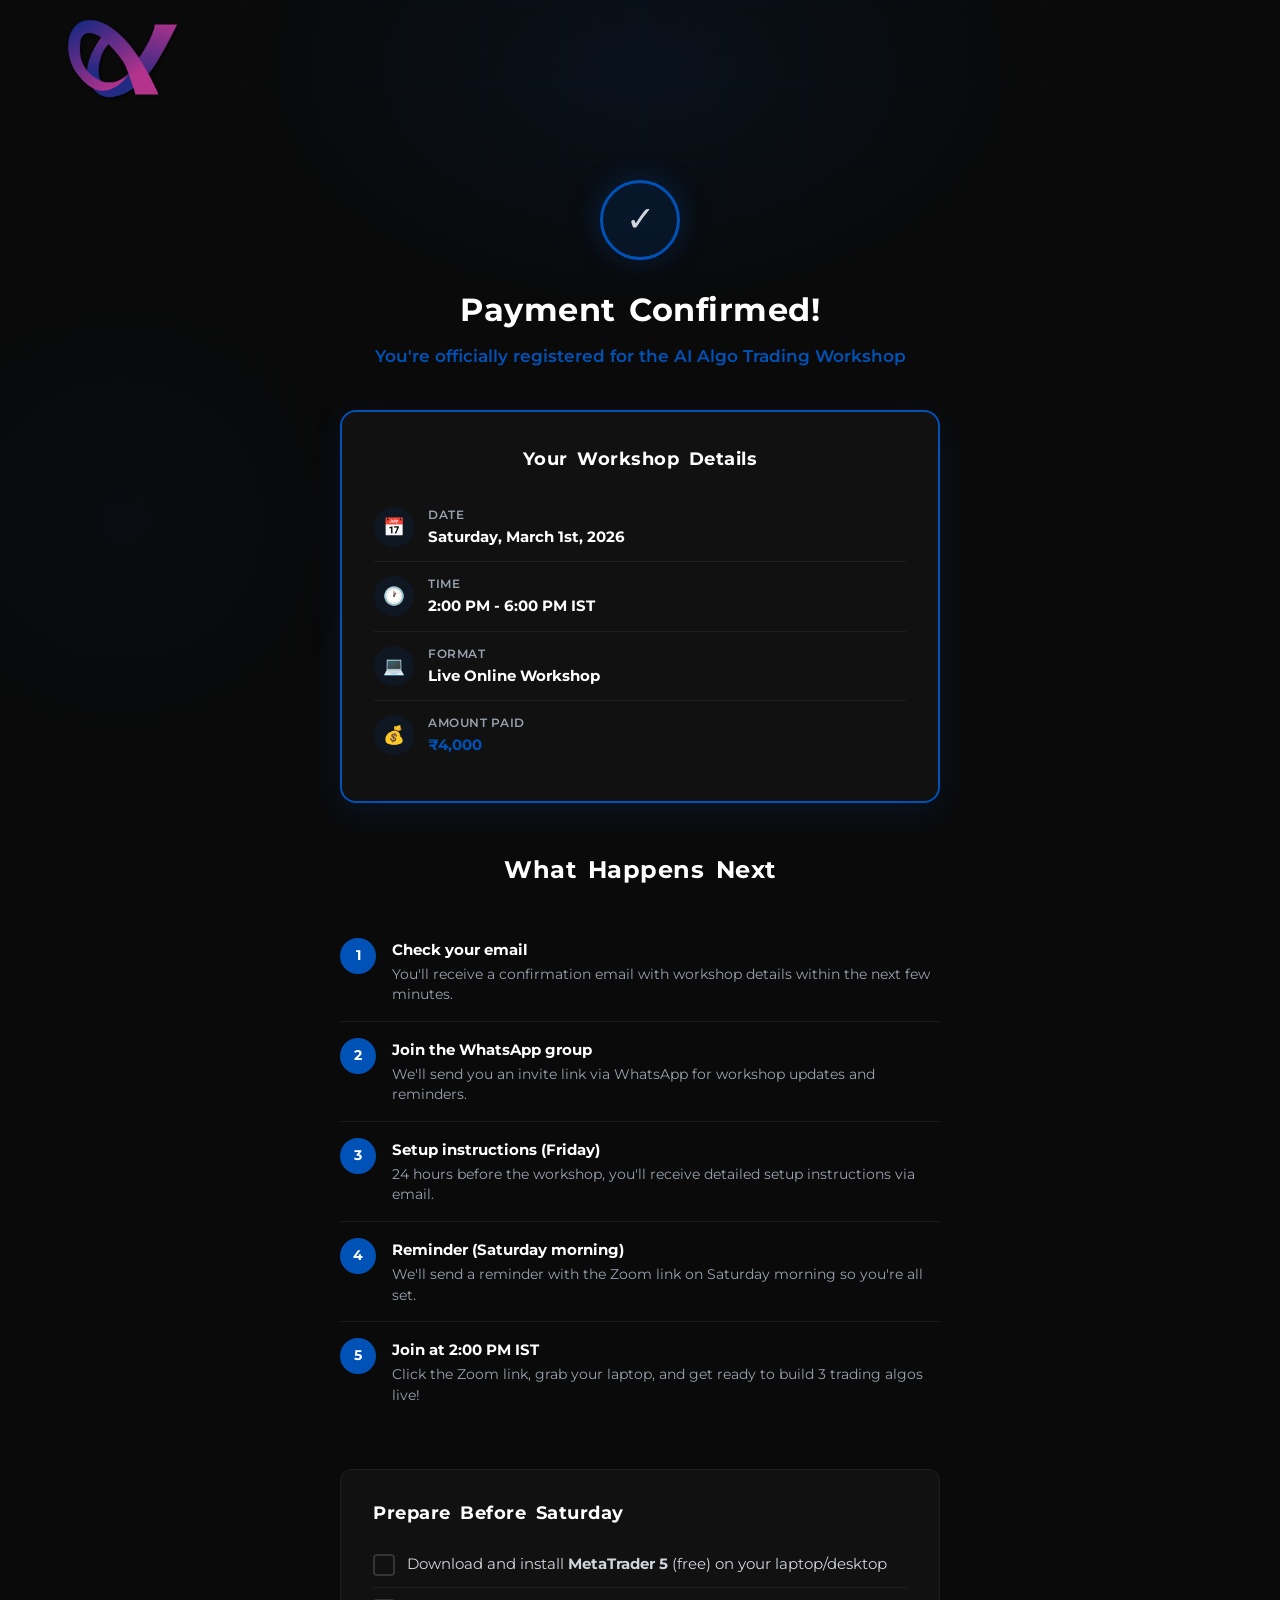
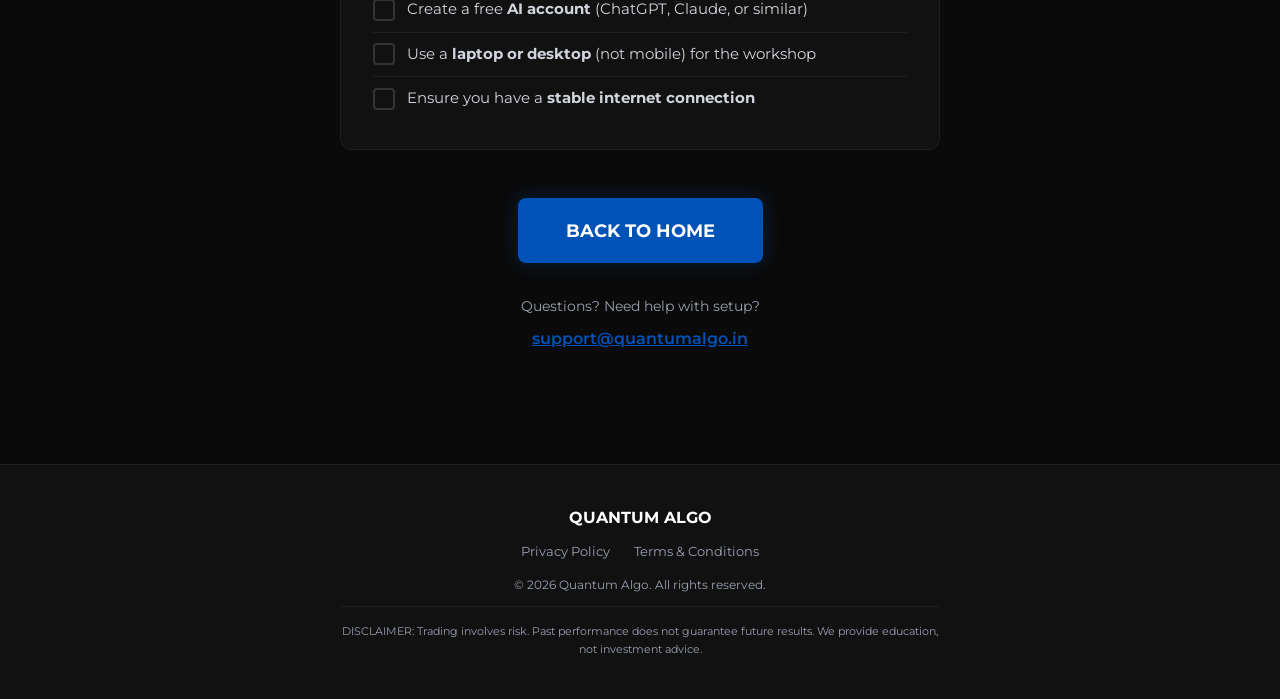
==== thankyou.html @ f8fc482a "Add workshop landing page with Razorpay payment integration" ====
<!DOCTYPE html>
<html lang="en">
<head>
  <meta charset="UTF-8">
  <meta name="viewport" content="width=device-width, initial-scale=1.0">
  <title>Payment Confirmed - AI Algo Trading Workshop | Quantum Algo</title>
  <meta name="description" content="Your workshop registration is confirmed. See you Saturday, March 1st at 2:00 PM IST.">
  <link rel="preconnect" href="https://fonts.googleapis.com">
  <link href="https://fonts.googleapis.com/css2?family=Montserrat:wght@400;500;600;700;800&display=swap" rel="stylesheet">
  <link href="https://api.fontshare.com/v2/css?f[]=clash-display@400,500,600,700&display=swap" rel="stylesheet">
  <link rel="stylesheet" href="workshop.css">
  <style>
    .ty-wrapper {
      min-height: 100vh;
      display: flex;
      flex-direction: column;
      position: relative;
      z-index: 1;
    }
    .ty-main {
      flex: 1;
      padding: 60px 0 80px;
    }
    .ty-success-icon {
      width: 80px;
      height: 80px;
      border-radius: 50%;
      background: rgba(0, 82, 183, 0.15);
      border: 3px solid var(--primary);
      display: flex;
      align-items: center;
      justify-content: center;
      font-size: 2.2rem;
      margin: 0 auto 24px;
      box-shadow: 0 0 30px rgba(0, 82, 183, 0.3);
    }
    .ty-heading {
      font-family: 'Clash Display', 'Montserrat', sans-serif;
      font-size: 2rem;
      font-weight: 700;
      color: #fff;
      text-align: center;
      margin-bottom: 8px;
    }
    .ty-subheading {
      font-size: 1.05rem;
      color: var(--primary);
      text-align: center;
      font-weight: 600;
      margin-bottom: 40px;
    }
    .ty-details-card {
      background: var(--bg-alt);
      border: 2px solid var(--primary);
      border-radius: 16px;
      max-width: 600px;
      margin: 0 auto 48px;
      padding: 32px;
      box-shadow: 0 10px 30px rgba(0, 82, 183, 0.15);
    }
    .ty-details-card h3 {
      font-family: 'Clash Display', 'Montserrat', sans-serif;
      font-size: 1.15rem;
      font-weight: 700;
      color: #fff;
      text-align: center;
      margin-bottom: 20px;
    }
    .ty-detail-row {
      display: flex;
      align-items: center;
      gap: 14px;
      padding: 12px 0;
      border-bottom: 1px solid var(--border);
    }
    .ty-detail-row:last-child {
      border-bottom: none;
    }
    .ty-detail-icon {
      width: 40px;
      height: 40px;
      border-radius: 50%;
      background: rgba(0, 82, 183, 0.1);
      display: flex;
      align-items: center;
      justify-content: center;
      font-size: 1.1rem;
      flex-shrink: 0;
    }
    .ty-detail-label {
      font-size: 0.78rem;
      color: var(--text-muted);
      text-transform: uppercase;
      letter-spacing: 0.05em;
      font-weight: 600;
    }
    .ty-detail-value {
      font-size: 0.95rem;
      font-weight: 700;
      color: #fff;
    }
    .ty-section-title {
      font-family: 'Clash Display', 'Montserrat', sans-serif;
      font-size: 1.5rem;
      font-weight: 700;
      color: #fff;
      text-align: center;
      margin-bottom: 32px;
    }
    .ty-steps {
      max-width: 600px;
      margin: 0 auto 48px;
    }
    .ty-step {
      display: flex;
      gap: 16px;
      align-items: flex-start;
      padding: 16px 0;
      position: relative;
    }
    .ty-step + .ty-step {
      border-top: 1px solid var(--border);
    }
    .ty-step-num {
      width: 36px;
      height: 36px;
      border-radius: 50%;
      background: var(--primary);
      color: #fff;
      display: flex;
      align-items: center;
      justify-content: center;
      font-weight: 700;
      font-size: 0.85rem;
      flex-shrink: 0;
    }
    .ty-step-title {
      font-size: 0.95rem;
      font-weight: 700;
      color: #fff;
      margin-bottom: 2px;
    }
    .ty-step-desc {
      font-size: 0.85rem;
      color: var(--text-muted);
      line-height: 1.5;
    }
    .ty-checklist {
      max-width: 600px;
      margin: 0 auto 48px;
      background: var(--bg-alt);
      border: 1px solid var(--border);
      border-radius: 12px;
      padding: 28px 32px;
    }
    .ty-checklist h3 {
      font-family: 'Clash Display', 'Montserrat', sans-serif;
      font-size: 1.15rem;
      font-weight: 700;
      color: #fff;
      margin-bottom: 16px;
    }
    .ty-check-item {
      display: flex;
      align-items: center;
      gap: 12px;
      padding: 10px 0;
      font-size: 0.92rem;
      color: var(--text-light);
    }
    .ty-check-item + .ty-check-item {
      border-top: 1px solid var(--border);
    }
    .ty-check-box {
      width: 22px;
      height: 22px;
      border-radius: 4px;
      border: 2px solid rgba(255,255,255,0.15);
      flex-shrink: 0;
    }
    .ty-support {
      text-align: center;
      margin-bottom: 32px;
    }
    .ty-support p {
      font-size: 0.9rem;
      color: var(--text-muted);
      margin-bottom: 8px;
    }
    .ty-support a {
      color: var(--primary);
      font-weight: 600;
      text-decoration: underline;
    }
    .ty-support a:hover {
      color: var(--primary-dim);
    }

    @media (max-width: 768px) {
      .ty-main { padding: 32px 0 48px; }
      .ty-heading { font-size: 1.5rem; }
      .ty-subheading { font-size: 0.92rem; margin-bottom: 28px; }
      .ty-details-card { padding: 24px 20px; margin-bottom: 36px; }
      .ty-section-title { font-size: 1.25rem; margin-bottom: 24px; }
      .ty-checklist { padding: 20px; }
      .ty-success-icon { width: 64px; height: 64px; font-size: 1.8rem; }
    }
  </style>
</head>
<body>

  <!-- Background Glow -->
  <div class="bg-glow"></div>

  <div class="ty-wrapper">

    <!-- Header -->
    <header class="header" style="padding:16px 0;">
      <div class="container header-inner">
        <a href="/" class="logo">
          <img src="QA logo.png" alt="Quantum Algo" class="logo-img">
        </a>
      </div>
    </header>

    <!-- Main Content -->
    <div class="ty-main">
      <div class="container">

        <!-- Success Icon & Greeting -->
        <div class="ty-success-icon">&#10003;</div>
        <h1 class="ty-heading" id="tyGreeting">Payment Confirmed!</h1>
        <p class="ty-subheading">You're officially registered for the AI Algo Trading Workshop</p>

        <!-- Workshop Details Card -->
        <div class="ty-details-card">
          <h3>Your Workshop Details</h3>
          <div class="ty-detail-row">
            <div class="ty-detail-icon">&#128197;</div>
            <div>
              <div class="ty-detail-label">Date</div>
              <div class="ty-detail-value">Saturday, March 1st, 2026</div>
            </div>
          </div>
          <div class="ty-detail-row">
            <div class="ty-detail-icon">&#128336;</div>
            <div>
              <div class="ty-detail-label">Time</div>
              <div class="ty-detail-value">2:00 PM - 6:00 PM IST</div>
            </div>
          </div>
          <div class="ty-detail-row">
            <div class="ty-detail-icon">&#128187;</div>
            <div>
              <div class="ty-detail-label">Format</div>
              <div class="ty-detail-value">Live Online Workshop</div>
            </div>
          </div>
          <div class="ty-detail-row">
            <div class="ty-detail-icon">&#128176;</div>
            <div>
              <div class="ty-detail-label">Amount Paid</div>
              <div class="ty-detail-value" style="color:var(--primary);">&#8377;4,000</div>
            </div>
          </div>
        </div>

        <!-- What Happens Next -->
        <h2 class="ty-section-title">What Happens Next</h2>
        <div class="ty-steps">
          <div class="ty-step">
            <div class="ty-step-num">1</div>
            <div>
              <div class="ty-step-title">Check your email</div>
              <div class="ty-step-desc">You'll receive a confirmation email with workshop details within the next few minutes.</div>
            </div>
          </div>
          <div class="ty-step">
            <div class="ty-step-num">2</div>
            <div>
              <div class="ty-step-title">Join the WhatsApp group</div>
              <div class="ty-step-desc">We'll send you an invite link via WhatsApp for workshop updates and reminders.</div>
            </div>
          </div>
          <div class="ty-step">
            <div class="ty-step-num">3</div>
            <div>
              <div class="ty-step-title">Setup instructions (Friday)</div>
              <div class="ty-step-desc">24 hours before the workshop, you'll receive detailed setup instructions via email.</div>
            </div>
          </div>
          <div class="ty-step">
            <div class="ty-step-num">4</div>
            <div>
              <div class="ty-step-title">Reminder (Saturday morning)</div>
              <div class="ty-step-desc">We'll send a reminder with the Zoom link on Saturday morning so you're all set.</div>
            </div>
          </div>
          <div class="ty-step">
            <div class="ty-step-num">5</div>
            <div>
              <div class="ty-step-title">Join at 2:00 PM IST</div>
              <div class="ty-step-desc">Click the Zoom link, grab your laptop, and get ready to build 3 trading algos live!</div>
            </div>
          </div>
        </div>

        <!-- Prepare Before Saturday -->
        <div class="ty-checklist">
          <h3>Prepare Before Saturday</h3>
          <div class="ty-check-item">
            <div class="ty-check-box"></div>
            <span>Download and install <strong>MetaTrader 5</strong> (free) on your laptop/desktop</span>
          </div>
          <div class="ty-check-item">
            <div class="ty-check-box"></div>
            <span>Create a free <strong>AI account</strong> (ChatGPT, Claude, or similar)</span>
          </div>
          <div class="ty-check-item">
            <div class="ty-check-box"></div>
            <span>Use a <strong>laptop or desktop</strong> (not mobile) for the workshop</span>
          </div>
          <div class="ty-check-item">
            <div class="ty-check-box"></div>
            <span>Ensure you have a <strong>stable internet connection</strong></span>
          </div>
        </div>

        <!-- Back to Home -->
        <div style="text-align:center; margin-bottom:32px;">
          <a href="/" class="cta-btn" style="display:inline-block; text-align:center;">BACK TO HOME</a>
        </div>

        <!-- Contact Support -->
        <div class="ty-support">
          <p>Questions? Need help with setup?</p>
          <a href="mailto:support@quantumalgo.in">support@quantumalgo.in</a>
        </div>

      </div>
    </div>

    <!-- Footer -->
    <footer class="footer">
      <div class="footer-brand">QUANTUM ALGO</div>
      <div class="footer-links">
        <a href="#" onclick="document.getElementById('privacyModal').style.display='flex';return false;">Privacy Policy</a>
        <a href="#" onclick="document.getElementById('termsModal').style.display='flex';return false;">Terms & Conditions</a>
      </div>
      <div class="footer-copy">&copy; 2026 Quantum Algo. All rights reserved.</div>
      <div class="footer-disclaimer">DISCLAIMER: Trading involves risk. Past performance does not guarantee future results. We provide education, not investment advice.</div>
    </footer>

  </div>

  <!-- Privacy Policy Modal -->
  <div id="privacyModal" style="display:none;position:fixed;top:0;left:0;width:100%;height:100%;background:rgba(0,0,0,0.85);z-index:9999;justify-content:center;align-items:center;padding:20px;">
    <div style="background:#111;border:1px solid #222;border-radius:12px;max-width:800px;width:100%;max-height:90vh;overflow-y:auto;padding:40px;position:relative;color:#d1d5dc;font-size:15px;line-height:1.8;">
      <button onclick="document.getElementById('privacyModal').style.display='none'" style="position:sticky;top:0;float:right;background:#222;border:1px solid #333;color:#fff;font-size:20px;cursor:pointer;border-radius:50%;width:36px;height:36px;display:flex;align-items:center;justify-content:center;z-index:1;">&times;</button>
      <h2 style="color:#fff;font-size:24px;margin-bottom:8px;">Privacy Policy</h2>
      <p style="color:#99a1af;font-size:13px;margin-bottom:32px;">Last updated: February 24, 2026</p>
      <p>For our full privacy policy, please visit the <a href="/workshop" style="color:#0052B7;">workshop page</a>.</p>
    </div>
  </div>

  <!-- Terms & Conditions Modal -->
  <div id="termsModal" style="display:none;position:fixed;top:0;left:0;width:100%;height:100%;background:rgba(0,0,0,0.85);z-index:9999;justify-content:center;align-items:center;padding:20px;">
    <div style="background:#111;border:1px solid #222;border-radius:12px;max-width:800px;width:100%;max-height:90vh;overflow-y:auto;padding:40px;position:relative;color:#d1d5dc;font-size:15px;line-height:1.8;">
      <button onclick="document.getElementById('termsModal').style.display='none'" style="position:sticky;top:0;float:right;background:#222;border:1px solid #333;color:#fff;font-size:20px;cursor:pointer;border-radius:50%;width:36px;height:36px;display:flex;align-items:center;justify-content:center;z-index:1;">&times;</button>
      <h2 style="color:#fff;font-size:24px;margin-bottom:8px;">Terms &amp; Conditions</h2>
      <p style="color:#99a1af;font-size:13px;margin-bottom:32px;">Last updated: February 24, 2026</p>
      <p>For our full terms & conditions, please visit the <a href="/workshop" style="color:#0052B7;">workshop page</a>.</p>
    </div>
  </div>

  <script>
    // Personalized greeting from URL param
    (function() {
      var params = new URLSearchParams(window.location.search);
      var name = params.get('name');
      if (name) {
        document.getElementById('tyGreeting').textContent = name + ', Payment Confirmed!';
      }
    })();

    // Close modals on backdrop click
    ['privacyModal', 'termsModal'].forEach(function(id) {
      document.getElementById(id).addEventListener('click', function(e) {
        if (e.target === this) this.style.display = 'none';
      });
    });
  </script>
</body>
</html>
---- workshop.css ----
/* Workshop Sales Page - ₹4,000 */
/* Theme: Dark + Blue (#0052B7) */

*, *::before, *::after { margin: 0; padding: 0; box-sizing: border-box; }

:root {
  --primary: #0052B7;
  --primary-dim: #3378D4;
  --primary-dark: #003D8A;
  --primary-light: rgba(0,82,183,0.1);
  --green: #0052B7;
  --green-dark: #003D8A;
  --green-light: rgba(0,82,183,0.1);
  --red: #ef4444;
  --dark: #0a0a0a;
  --text: #f3f4f6;
  --text-light: #d1d5dc;
  --text-muted: #99a1af;
  --bg: #0a0a0a;
  --bg-alt: #111111;
  --bg-card: #1a1a1a;
  --border: rgba(255,255,255,0.06);
  --shadow: 0 4px 6px rgba(0,0,0,0.3);
  --shadow-lg: 0 10px 30px rgba(0,82,183,0.2);
  --radius: 8px;
  --radius-lg: 12px;
  --max-w: 1200px;
}

html { scroll-behavior: smooth; }

body {
  font-family: 'Montserrat', -apple-system, sans-serif;
  color: var(--text-light);
  background: var(--bg);
  line-height: 1.6;
  overflow-x: hidden;
  -webkit-font-smoothing: antialiased;
}

/* Spotlight + Grid Background */
body::before {
  content: '';
  position: fixed;
  top: 0; left: 0; right: 0; bottom: 0;
  background-image:
    linear-gradient(rgba(0,82,183,0.06) 1px, transparent 1px),
    linear-gradient(90deg, rgba(0,82,183,0.06) 1px, transparent 1px);
  background-size: 80px 80px;
  pointer-events: none;
  z-index: 0;
  mask-image: radial-gradient(ellipse 60% 50% at 50% 0%, rgba(0,0,0,0.7) 0%, transparent 100%);
  -webkit-mask-image: radial-gradient(ellipse 60% 50% at 50% 0%, rgba(0,0,0,0.7) 0%, transparent 100%);
}

body::after {
  content: '';
  position: fixed;
  top: -100px; left: 50%; transform: translateX(-50%);
  width: 100%; height: 100%;
  background:
    conic-gradient(from 180deg at 50% 0%,
      transparent 30%,
      rgba(0,82,183,0.06) 40%,
      rgba(0,82,183,0.12) 47%,
      rgba(51,120,212,0.15) 50%,
      rgba(0,82,183,0.12) 53%,
      rgba(0,82,183,0.06) 60%,
      transparent 70%
    );
  pointer-events: none;
  z-index: 0;
  mask-image: linear-gradient(to bottom, rgba(0,0,0,1) 0%, transparent 70%);
  -webkit-mask-image: linear-gradient(to bottom, rgba(0,0,0,1) 0%, transparent 70%);
}

.bg-glow {
  position: fixed;
  top: 0; left: 0; right: 0; bottom: 0;
  pointer-events: none;
  z-index: 0;
  overflow: hidden;
}

.bg-glow::before {
  content: '';
  position: absolute;
  top: -20%; left: 50%; transform: translateX(-50%);
  width: 800px; height: 500px;
  background: radial-gradient(ellipse, rgba(0,82,183,0.1) 0%, transparent 70%);
  border-radius: 50%;
}

.bg-glow::after {
  content: '';
  position: absolute;
  top: 30%; left: -10%;
  width: 500px; height: 500px;
  background: radial-gradient(circle, rgba(0,82,183,0.04) 0%, transparent 70%);
  border-radius: 50%;
}

img { max-width: 100%; display: block; }
a { text-decoration: none; color: inherit; }
ul { list-style: none; }

h1, h2, h3, h4, h5, h6 {
  font-family: 'Clash Display', 'Montserrat', sans-serif;
  word-spacing: 4px;
  letter-spacing: 0.5px;
}

.container { max-width: var(--max-w); margin: 0 auto; padding: 0 24px; position: relative; z-index: 1; }

/* Header */
.header {
  background: transparent; padding: 16px 0;
}
.header-inner { display: flex; justify-content: flex-start; align-items: center; }
.logo { display: flex; align-items: center; gap: 10px; }
.logo-img { width: 120px; height: auto; border-radius: 12px; }
.logo-text { font-family: 'Clash Display', 'Montserrat', sans-serif; font-size: 1.2rem; font-weight: 700; color: #fff; }

/* Announcement Bar */
.announcement {
  position: sticky; top: 0; z-index: 1000;
  background: var(--primary); color: #fff;
  text-align: center; padding: 12px 24px;
  font-size: 0.9rem; font-weight: 600;
  margin: 0;
  animation: pulseBg 3s infinite;
}
.announcement .spots { background: rgba(255,255,255,0.2); padding: 2px 10px; border-radius: 20px; margin-left: 8px; font-weight: 700; }
@keyframes pulseBg { 0%,100% { background: var(--primary); } 50% { background: var(--primary-dark); } }

/* Hero */
.hero {
  padding: 60px 0 60px;
  background:
    linear-gradient(180deg, rgba(10, 10, 10, 0.6) 0%, rgba(10, 10, 10, 0.75) 40%, rgba(10, 10, 10, 0.9) 80%, rgba(10, 10, 10, 1) 100%),
    url('image.png') center top / cover no-repeat;
  text-align: center;
  position: relative;
  z-index: 1;
}
.hero-badge {
  display: inline-block; background: var(--primary); color: #fff;
  font-size: 0.8rem; font-weight: 700; letter-spacing: 0.1em; text-transform: uppercase;
  padding: 8px 20px; border-radius: 30px; margin-bottom: 24px;
  box-shadow: 0 0 20px rgba(0,82,183,0.3);
  font-family: 'Clash Display', 'Montserrat', sans-serif;
}
.hero h1 { font-size: 3rem; font-weight: 700; line-height: 1.1; max-width: 800px; margin: 0 auto 16px; color: #fff; }
.hero h1 span {
  color: var(--primary);
  text-shadow: 0 0 20px rgba(0,82,183,0.5), 0 0 40px rgba(0,82,183,0.25);
}
.hero-sub { font-size: 1.1rem; color: var(--text-muted); max-width: 700px; margin: 0 auto 32px; line-height: 1.7; }

.workshop-details { display: flex; justify-content: center; gap: 20px; flex-wrap: wrap; margin-bottom: 32px; }
.wd-item {
  display: flex; align-items: center; gap: 10px;
  background: var(--bg-alt); border: 1px solid var(--border);
  padding: 12px 20px; border-radius: var(--radius);
  box-shadow: var(--shadow);
}
.wd-icon {
  width: 40px; height: 40px; background: var(--primary-light); color: var(--primary);
  border-radius: 50%; display: flex; align-items: center; justify-content: center; font-size: 1.1rem;
}
.wd-label { font-size: 0.75rem; color: var(--text-muted); text-transform: uppercase; letter-spacing: 0.05em; font-weight: 600; }
.wd-value { font-size: 0.95rem; font-weight: 700; color: #fff; }

/* Video Placeholder */
.video-placeholder {
  max-width: 800px; margin: 0 auto 40px;
  background: var(--bg-card); border: 1px solid var(--border);
  border-radius: var(--radius-lg); padding: 120px 20px;
  text-align: center; color: #fff; position: relative; cursor: pointer;
  aspect-ratio: 16 / 9; display: flex; flex-direction: column;
  align-items: center; justify-content: center;
}
.video-placeholder .play-btn {
  width: 80px; height: 80px; border-radius: 50%;
  background: var(--primary); display: flex;
  align-items: center; justify-content: center;
  margin: 0 auto 16px; font-size: 2rem;
  box-shadow: 0 0 30px rgba(0,82,183,0.5);
  transition: transform 0.3s, box-shadow 0.3s;
}
.video-placeholder:hover .play-btn {
  transform: scale(1.1);
  box-shadow: 0 0 40px rgba(0,82,183,0.7);
}
.video-placeholder p { font-size: 1rem; color: var(--text-muted); }

.price-box {
  display: inline-block; background: var(--bg-alt); border: 2px solid var(--primary);
  border-radius: var(--radius-lg); padding: 24px 48px; margin-bottom: 24px;
  box-shadow: var(--shadow-lg); text-align: center;
}
.price-original { font-size: 1.1rem; color: var(--text-muted); text-decoration: line-through; }
.price-current { font-size: 3rem; font-weight: 800; color: var(--primary); text-shadow: 0 0 20px rgba(0,82,183,0.4); }
.price-discount { display: inline-block; background: var(--primary); color: #fff; font-size: 0.8rem; font-weight: 700; padding: 4px 12px; border-radius: 20px; margin-left: 8px; vertical-align: super; }

.cta-btn {
  display: inline-block; background: var(--primary); color: #fff;
  font-size: 1.15rem; font-weight: 700; padding: 18px 48px;
  border-radius: var(--radius); border: none; cursor: pointer;
  transition: all 0.3s; box-shadow: 0 0 20px rgba(0,82,183,0.3);
  text-transform: uppercase;
  font-family: 'Clash Display', 'Montserrat', sans-serif;
}
.cta-btn:hover { background: var(--primary-dim); transform: translateY(-2px); box-shadow: 0 0 30px rgba(0,82,183,0.5); }

.trust-items { display: flex; justify-content: center; gap: 32px; margin-top: 24px; flex-wrap: wrap; }
.trust-item { font-size: 0.88rem; color: var(--text-muted); }
.trust-item strong { color: #fff; }
.urgency-text { margin-top: 16px; font-size: 0.95rem; color: var(--primary); font-weight: 700; text-shadow: 0 0 15px rgba(0,82,183,0.4); }

/* Sections */
.section { padding: 80px 0; position: relative; z-index: 1; }
.section-alt { background: var(--bg-alt); }
.section-dark { background: var(--bg-card); color: #fff; }
.section-title { text-align: center; font-size: 2.2rem; font-weight: 700; margin-bottom: 12px; color: #fff; }
.section-dark .section-title { color: #fff; }
.section-sub { text-align: center; font-size: 1rem; color: var(--text-muted); max-width: 600px; margin: 0 auto 48px; }
.section-dark .section-sub { color: var(--text-muted); }

/* EA Cards */
.ea-cards { display: grid; grid-template-columns: repeat(auto-fit, minmax(320px, 1fr)); gap: 28px; margin-bottom: 28px; }
.ea-card {
  background: var(--bg-alt); border: 1px solid var(--border);
  border-radius: var(--radius-lg); padding: 32px;
  box-shadow: var(--shadow); transition: all 0.3s;
}
.ea-card:hover { transform: translateY(-4px); border-color: rgba(0,82,183,0.25); box-shadow: 0 0 30px rgba(0,82,183,0.08); }
.ea-num { display: inline-block; background: var(--primary); color: #fff; font-size: 0.75rem; font-weight: 700; padding: 4px 14px; border-radius: 20px; margin-bottom: 16px; }
.ea-card h3 { font-size: 1.25rem; font-weight: 700; margin-bottom: 8px; color: #fff; }
.ea-meta { display: flex; gap: 12px; margin-bottom: 12px; flex-wrap: wrap; }
.ea-meta span { font-size: 0.78rem; font-weight: 600; padding: 4px 12px; border-radius: 20px; background: var(--bg-card); color: var(--text-muted); }
.ea-meta .beginner { background: rgba(0,82,183,0.1); color: var(--primary-dim); }
.ea-meta .intermediate { background: rgba(251,191,36,0.1); color: #FBBF24; }
.ea-meta .all-levels { background: rgba(0,82,183,0.1); color: var(--primary-dim); }
.ea-card p { color: var(--text-muted); font-size: 0.92rem; margin-bottom: 12px; }
.ea-card ul li { font-size: 0.88rem; color: var(--text-muted); padding: 4px 0 4px 22px; position: relative; }
.ea-card ul li::before { content: "✓"; position: absolute; left: 0; color: var(--primary); font-weight: 700; }
.build-summary {
  text-align: center; background: rgba(0,82,183,0.08);
  border: 2px solid var(--primary); border-radius: var(--radius-lg);
  padding: 20px; font-weight: 600; color: var(--primary-dim);
}

/* Timeline */
.timeline { max-width: 700px; margin: 0 auto; position: relative; }
.timeline::before { content: ''; position: absolute; left: 24px; top: 0; bottom: 0; width: 3px; background: rgba(255,255,255,0.06); }
.tl-item { display: flex; gap: 24px; padding: 20px 0; position: relative; }
.tl-dot {
  width: 50px; height: 50px; border-radius: 50%;
  background: var(--bg-alt); border: 3px solid var(--border);
  display: flex; align-items: center; justify-content: center;
  font-size: 1.1rem; flex-shrink: 0; z-index: 1;
}
.tl-item.hands-on .tl-dot { border-color: var(--primary); background: rgba(0,82,183,0.1); }
.tl-item.break .tl-dot { border-color: var(--primary-dim); background: rgba(0,82,183,0.1); }
.tl-content { flex: 1; padding-top: 4px; }
.tl-time { font-size: 0.8rem; font-weight: 700; color: var(--primary); text-transform: uppercase; letter-spacing: 0.05em; margin-bottom: 4px; }
.tl-content h4 { font-size: 1.05rem; font-weight: 700; margin-bottom: 4px; color: #fff; }
.tl-content p { font-size: 0.88rem; color: var(--text-muted); }
.tl-tag { display: inline-block; font-size: 0.7rem; font-weight: 700; padding: 2px 10px; border-radius: 20px; margin-left: 8px; }
.tl-tag.live { background: rgba(0,82,183,0.15); color: var(--primary); }
.tl-tag.brk { background: rgba(0,82,183,0.1); color: var(--primary-dim); }

/* Bonuses */
.bonuses-grid { display: grid; grid-template-columns: repeat(auto-fit, minmax(300px, 1fr)); gap: 20px; margin-bottom: 32px; }
.bonus-card {
  display: flex; gap: 16px; background: var(--bg-alt);
  border: 1px solid var(--border); border-radius: var(--radius);
  padding: 20px; transition: all 0.3s;
}
.bonus-card:hover { transform: translateY(-2px); border-color: rgba(0,82,183,0.25); }
.bonus-icon {
  width: 48px; height: 48px; background: rgba(0,82,183,0.1); color: var(--primary);
  border-radius: var(--radius); display: flex; align-items: center;
  justify-content: center; font-size: 1.3rem; flex-shrink: 0;
}
.bonus-info h4 { font-size: 0.95rem; font-weight: 700; margin-bottom: 2px; color: #fff; }
.bonus-val { font-size: 0.8rem; color: var(--text-muted); text-decoration: line-through; }
.bonus-info p { font-size: 0.85rem; color: var(--text-muted); margin-top: 4px; }

.total-value-box {
  text-align: center; background: var(--bg-alt);
  border: 1px solid var(--border); border-radius: var(--radius-lg); padding: 32px;
}
.tv-original { font-size: 1.1rem; color: var(--text-muted); text-decoration: line-through; }
.tv-price { font-size: 3rem; font-weight: 800; color: var(--primary); margin: 8px 0; text-shadow: 0 0 20px rgba(0,82,183,0.4); }
.tv-discount { display: inline-block; background: var(--primary); color: #fff; padding: 4px 16px; border-radius: 20px; font-weight: 700; font-size: 0.85rem; }

/* Who Grid */
.who-grid { display: grid; grid-template-columns: 1fr 1fr; gap: 40px; max-width: 800px; margin: 0 auto; }
.who-col h3 { font-size: 1.15rem; font-weight: 700; margin-bottom: 16px; padding-bottom: 12px; border-bottom: 2px solid; }
.who-col.perfect h3 { color: var(--primary); border-color: var(--primary); }
.who-col.not-for h3 { color: #ef4444; border-color: #ef4444; }
.who-col li { padding: 8px 0 8px 28px; position: relative; font-size: 0.92rem; color: var(--text-muted); }
.who-col.perfect li::before { content: "✅"; position: absolute; left: 0; }
.who-col.not-for li::before { content: "❌"; position: absolute; left: 0; }

/* Instructor */
.instructor-card {
  display: flex; gap: 48px; align-items: center; max-width: 900px;
  margin: 0 auto; background: var(--bg-alt); border: 1px solid var(--border);
  border-radius: 16px; padding: 48px; box-shadow: var(--shadow-lg);
}
.instructor-avatar {
  width: 180px; height: 180px; border-radius: 50%;
  background: var(--primary);
  display: flex; align-items: center; justify-content: center;
  font-size: 3.5rem; color: #fff; flex-shrink: 0; font-weight: 800;
  box-shadow: 0 0 30px rgba(0,82,183,0.3);
}
.instructor-info h3 { font-size: 1.5rem; font-weight: 700; margin-bottom: 4px; color: #fff; }
.instructor-title { font-size: 0.9rem; color: var(--primary); font-weight: 600; margin-bottom: 16px; }
.instructor-info p { font-size: 0.92rem; color: var(--text-muted); line-height: 1.7; margin-bottom: 16px; }
.instructor-stats { display: flex; gap: 28px; }
.stat-num { font-size: 1.4rem; font-weight: 800; color: var(--primary); }
.stat-label { font-size: 0.75rem; color: var(--text-muted); text-transform: uppercase; letter-spacing: 0.05em; }

/* Testimonials */
.test-grid { display: grid; grid-template-columns: repeat(auto-fit, minmax(260px, 1fr)); gap: 24px; margin-bottom: 32px; }
.test-card {
  background: var(--bg-alt); border: 1px solid var(--border);
  border-radius: var(--radius-lg); padding: 24px;
  transition: all 0.3s;
}
.test-card:hover { border-color: rgba(0,82,183,0.25); box-shadow: 0 0 30px rgba(0,82,183,0.08); }
.test-stars { color: #FBBF24; margin-bottom: 8px; }
.test-headline { font-weight: 700; font-size: 0.95rem; margin-bottom: 8px; color: #fff; }
.test-card blockquote { font-size: 0.88rem; color: var(--text-muted); font-style: italic; line-height: 1.6; margin-bottom: 12px; }
.test-author { display: flex; align-items: center; gap: 10px; }
.test-avatar {
  width: 36px; height: 36px; border-radius: 50%;
  background: rgba(0,82,183,0.15); color: var(--primary);
  display: flex; align-items: center; justify-content: center; font-weight: 700; font-size: 0.8rem;
}
.test-name { font-weight: 700; font-size: 0.85rem; color: #fff; }
.test-loc { font-size: 0.75rem; color: var(--text-muted); }
.test-verified { font-size: 0.7rem; color: var(--primary); font-weight: 600; }

.test-highlights {
  display: flex; justify-content: center; gap: 40px; flex-wrap: wrap;
  background: var(--bg-card); border: 1px solid var(--border);
  border-radius: var(--radius-lg); padding: 20px;
}
.th-num { font-size: 1.3rem; font-weight: 800; color: var(--primary); }
.th-label { font-size: 0.78rem; color: var(--text-muted); }

/* FAQ */
.faq-list { max-width: 700px; margin: 0 auto; }
.faq-item { border: 1px solid var(--border); border-radius: var(--radius); margin-bottom: 10px; overflow: hidden; background: var(--bg-alt); }
.faq-q { width: 100%; background: none; border: none; padding: 18px 20px; display: flex; justify-content: space-between; align-items: center; cursor: pointer; font-family: inherit; font-size: 0.95rem; font-weight: 600; color: var(--text); text-align: left; }
.faq-q:hover { background: var(--bg-card); }
.faq-q .icon { font-size: 1.2rem; color: var(--primary); transition: transform 0.3s; flex-shrink: 0; margin-left: 16px; }
.faq-item.active .faq-q .icon { transform: rotate(45deg); }
.faq-a { max-height: 0; overflow: hidden; transition: max-height 0.3s ease; }
.faq-item.active .faq-a { max-height: 400px; }
.faq-a p { padding: 0 20px 18px; font-size: 0.9rem; color: var(--text-muted); line-height: 1.7; }

/* Pricing */
.pricing-card {
  max-width: 600px; margin: 0 auto; background: var(--bg-alt);
  border: 2px solid var(--primary); border-radius: 16px; overflow: hidden;
  box-shadow: var(--shadow-lg);
}
.pricing-header {
  background: var(--primary); color: #fff; text-align: center;
  padding: 20px; font-size: 1.2rem; font-weight: 700;
  font-family: 'Clash Display', 'Montserrat', sans-serif;
}
.pricing-body { padding: 36px 32px; text-align: center; }
.pricing-includes { text-align: left; margin-bottom: 24px; }
.pricing-includes li { display: flex; justify-content: space-between; padding: 10px 0; border-bottom: 1px solid var(--border); font-size: 0.88rem; color: var(--text-light); }
.pricing-includes li span:last-child { color: var(--text-muted); text-decoration: line-through; font-size: 0.82rem; }
.pricing-total { display: flex; justify-content: space-between; padding: 14px 0; font-weight: 700; border-top: 2px solid var(--border); margin-bottom: 8px; color: #fff; }
.pricing-total span:last-child { color: var(--text-muted); text-decoration: line-through; }
.pf-label { font-size: 0.85rem; color: var(--text-muted); text-transform: uppercase; letter-spacing: 0.05em; font-weight: 600; }
.pf-price { font-size: 3.5rem; font-weight: 800; color: var(--primary); text-shadow: 0 0 20px rgba(0,82,183,0.4); }
.pf-discount { display: inline-block; background: rgba(0,82,183,0.15); color: var(--primary); padding: 4px 14px; border-radius: 20px; font-weight: 700; font-size: 0.85rem; }
.pricing-body .cta-btn { width: 100%; padding: 20px; font-size: 1.2rem; margin: 20px 0; }

.guarantee-box {
  background: var(--bg-card); border: 1px solid var(--border);
  border-radius: var(--radius); padding: 20px; text-align: left; margin-bottom: 20px;
}
.guarantee-box h4 { font-size: 0.95rem; font-weight: 700; margin-bottom: 8px; color: #fff; }
.guarantee-box p { font-size: 0.85rem; color: var(--text-muted); line-height: 1.6; }

.payment-badges { display: flex; justify-content: center; gap: 16px; flex-wrap: wrap; margin-bottom: 24px; font-size: 0.8rem; color: var(--text-muted); }

.steps-grid { display: grid; grid-template-columns: 1fr 1fr; gap: 12px; max-width: 500px; margin: 24px auto 0; text-align: left; }
.step { display: flex; gap: 10px; align-items: flex-start; }
.step-num { width: 28px; height: 28px; border-radius: 50%; background: var(--primary); color: #fff; display: flex; align-items: center; justify-content: center; font-weight: 700; font-size: 0.8rem; flex-shrink: 0; }
.step-text { font-size: 0.82rem; color: var(--text-muted); padding-top: 3px; }

/* Final CTA */
.final-cta {
  padding: 80px 0; background: var(--bg-alt); color: #fff;
  text-align: center; position: relative; z-index: 1;
  border-top: 1px solid rgba(0,82,183,0.15);
}
.final-cta h2 { font-size: 2.2rem; font-weight: 700; margin-bottom: 40px; }
.comparison { display: grid; grid-template-columns: 1fr 1fr; gap: 24px; max-width: 700px; margin: 0 auto 48px; }
.comp-col { border-radius: var(--radius-lg); padding: 28px; }
.comp-col.hard { background: rgba(255,255,255,0.03); border: 1px solid var(--border); }
.comp-col.easy { background: rgba(0,82,183,0.08); border: 2px solid var(--primary); }
.comp-col h4 { font-size: 1.05rem; font-weight: 700; margin-bottom: 16px; padding-bottom: 12px; border-bottom: 1px solid var(--border); }
.comp-col.hard h4 { color: var(--text-muted); }
.comp-col.easy h4 { color: var(--primary); }
.comp-col li { font-size: 0.88rem; padding: 6px 0 6px 24px; position: relative; color: var(--text-muted); }
.comp-col.hard li::before { content: "✗"; position: absolute; left: 0; color: var(--text-muted); }
.comp-col.easy li::before { content: "✓"; position: absolute; left: 0; color: var(--primary); }

.final-stats { display: flex; justify-content: center; gap: 40px; margin-bottom: 40px; flex-wrap: wrap; }
.fs-item { text-align: center; }
.fs-num { font-size: 1.3rem; font-weight: 800; color: var(--primary); }
.fs-label { font-size: 0.78rem; color: var(--text-muted); }

.final-closing { margin-top: 40px; font-size: 1.05rem; color: var(--text-muted); }
.final-ps { margin-top: 16px; font-size: 0.88rem; color: var(--text-muted); font-style: italic; }

/* Footer */
.footer {
  background: var(--bg-alt); color: var(--text-muted); text-align: center;
  padding: 40px 24px; border-top: 1px solid var(--border);
  position: relative; z-index: 1;
}
.footer-brand { font-weight: 700; color: #fff; font-size: 1rem; margin-bottom: 12px; }
.footer a { color: var(--text-muted); font-size: 0.8rem; }
.footer a:hover { color: var(--primary); }
.footer-links { display: flex; justify-content: center; gap: 24px; margin-bottom: 12px; }
.footer-copy { font-size: 0.75rem; margin-bottom: 12px; }
.footer-disclaimer { font-size: 0.7rem; color: var(--text-muted); max-width: 600px; margin: 0 auto; border-top: 1px solid var(--border); padding-top: 16px; }

/* Sticky Bar */
.sticky-bar {
  position: fixed; bottom: 0; left: 0; right: 0;
  background: var(--bg-alt); border-top: 1px solid rgba(0,82,183,0.2);
  padding: 12px 24px; display: flex; justify-content: center;
  align-items: center; gap: 20px; z-index: 999;
  transform: translateY(100%); transition: transform 0.4s;
  box-shadow: 0 -4px 20px rgba(0,0,0,0.3);
  backdrop-filter: blur(12px);
}
.sticky-bar.visible { transform: translateY(0); }
.sticky-price { font-size: 0.9rem; color: var(--text-muted); }
.sticky-price strong { font-size: 1.2rem; color: var(--primary); font-weight: 800; }
.sticky-bar .cta-btn { padding: 12px 32px; font-size: 0.95rem; }

/* Toast */
.toast {
  position: fixed; bottom: 80px; left: 24px;
  background: var(--bg-alt); border: 1px solid var(--border);
  border-radius: var(--radius); padding: 14px 20px;
  box-shadow: 0 10px 30px rgba(0,0,0,0.4); display: flex;
  align-items: center; gap: 10px; z-index: 998;
  transform: translateX(-120%); transition: transform 0.5s;
  max-width: 300px; font-size: 0.82rem; color: var(--text-light);
}
.toast.show { transform: translateX(0); }

/* Countdown */
.countdown { display: flex; justify-content: center; gap: 14px; margin: 16px 0; }
.cd-unit { text-align: center; }
.cd-num {
  display: inline-block; background: var(--bg-card); color: #fff;
  font-size: 1.4rem; font-weight: 800; padding: 8px 14px;
  border-radius: var(--radius); min-width: 52px;
  border: 1px solid var(--border);
}
.cd-label { font-size: 0.65rem; text-transform: uppercase; color: var(--text-muted); letter-spacing: 0.1em; margin-top: 4px; }

/* Fade In */
.fade-in { opacity: 0; transform: translateY(30px); transition: opacity 0.6s, transform 0.6s; }
.fade-in.visible { opacity: 1; transform: translateY(0); }

/* Registration Modal */
.reg-modal {
  background: var(--bg-alt);
  border: 1px solid var(--border);
  border-radius: 16px;
  max-width: 520px;
  width: 100%;
  max-height: 90vh;
  overflow-y: auto;
  padding: 36px 32px;
  position: relative;
  box-shadow: 0 20px 60px rgba(0,0,0,0.5), 0 0 40px rgba(0,82,183,0.15);
}

.reg-close {
  position: absolute;
  top: 16px;
  right: 16px;
  background: var(--bg-card);
  border: 1px solid var(--border);
  color: #fff;
  font-size: 20px;
  cursor: pointer;
  border-radius: 50%;
  width: 36px;
  height: 36px;
  display: flex;
  align-items: center;
  justify-content: center;
  transition: background 0.2s;
}
.reg-close:hover { background: rgba(255,255,255,0.1); }

.reg-modal h2 {
  font-family: 'Clash Display', 'Montserrat', sans-serif;
  font-size: 1.4rem;
  font-weight: 700;
  color: #fff;
  text-align: center;
  margin-bottom: 16px;
}

.reg-details {
  background: var(--bg-card);
  border: 1px solid var(--border);
  border-radius: var(--radius);
  padding: 12px 16px;
  margin-bottom: 24px;
  font-size: 0.85rem;
  color: var(--text-muted);
  text-align: center;
  line-height: 1.8;
}

.reg-form-group { margin-bottom: 16px; }

.reg-form-group label {
  display: block;
  font-size: 0.85rem;
  font-weight: 600;
  color: var(--text);
  margin-bottom: 6px;
}

.reg-form-group input,
.reg-form-group select {
  width: 100%;
  padding: 14px 16px;
  border: 1px solid rgba(255,255,255,0.1);
  border-radius: var(--radius);
  font-family: inherit;
  font-size: 0.95rem;
  color: var(--text);
  background: var(--bg);
  transition: border-color 0.2s;
}

.reg-form-group input:focus,
.reg-form-group select:focus {
  outline: none;
  border-color: var(--primary);
  box-shadow: 0 0 0 3px rgba(0,82,183,0.15);
}

.reg-form-group input::placeholder { color: var(--text-muted); }

.reg-helper {
  display: block;
  font-size: 0.75rem;
  color: var(--text-muted);
  margin-top: 4px;
}

.reg-submit {
  display: block;
  width: 100%;
  padding: 18px;
  background: var(--primary);
  color: #fff;
  font-family: 'Clash Display', 'Montserrat', sans-serif;
  font-size: 1.1rem;
  font-weight: 700;
  border: none;
  border-radius: var(--radius);
  cursor: pointer;
  transition: all 0.3s;
  text-align: center;
  letter-spacing: 0.02em;
  box-shadow: 0 0 20px rgba(0,82,183,0.3);
  margin-top: 8px;
}

.reg-submit:hover {
  transform: translateY(-2px);
  box-shadow: 0 0 30px rgba(0,82,183,0.5);
  background: var(--primary-dim);
}

.reg-privacy {
  text-align: center;
  font-size: 0.78rem;
  color: var(--text-muted);
  margin-top: 12px;
}

.reg-badges {
  display: flex;
  justify-content: center;
  gap: 16px;
  flex-wrap: wrap;
  margin-top: 16px;
  font-size: 0.78rem;
  color: var(--text-muted);
}

@media (max-width: 768px) {
  .reg-modal { padding: 24px 18px; margin: 10px; }
  .reg-modal h2 { font-size: 1.2rem; }
  .reg-details { font-size: 0.78rem; padding: 10px 12px; }
  .reg-form-group input,
  .reg-form-group select { padding: 12px 14px; font-size: 0.9rem; }
  .reg-submit { padding: 16px; font-size: 1rem; }
  .reg-badges { gap: 10px; font-size: 0.72rem; }
}

/* Responsive - Tablet */
@media (max-width: 1024px) {
  .hero h1 { font-size: 2.4rem; }
  .section { padding: 60px 0; }
  .section-title { font-size: 1.9rem; }
  .instructor-card { gap: 32px; padding: 36px; }
  .instructor-avatar { width: 140px; height: 140px; font-size: 2.8rem; }
  .ea-cards { grid-template-columns: repeat(auto-fit, minmax(280px, 1fr)); }
  .test-grid { grid-template-columns: repeat(2, 1fr); }
  .final-cta h2 { font-size: 1.8rem; }
}

/* Responsive - Mobile */
@media (max-width: 768px) {
  html { font-size: 15px; }
  .container { padding: 0 16px; }

  /* Header */
  .logo-img { width: 100px; }

  /* Announcement */
  .announcement { font-size: 0.75rem; padding: 10px 16px; }
  .announcement .spots { display: block; margin-left: 0; margin-top: 4px; }

  /* Hero */
  .hero { padding: 30px 0 40px; }
  .hero-badge { font-size: 0.72rem; padding: 6px 16px; margin-bottom: 16px; }
  .hero h1 { font-size: 1.75rem; margin-bottom: 12px; }
  .hero-sub { font-size: 0.92rem; margin-bottom: 24px; }

  /* Video */
  .video-placeholder { padding: 50px 16px; margin-bottom: 24px; }
  .video-placeholder .play-btn { width: 52px; height: 52px; font-size: 1.2rem; }

  /* Workshop Details */
  .workshop-details { gap: 10px; }
  .wd-item { width: 100%; justify-content: flex-start; padding: 10px 16px; }
  .wd-icon { width: 36px; height: 36px; font-size: 0.95rem; }
  .wd-label { font-size: 0.7rem; }
  .wd-value { font-size: 0.88rem; }

  /* Price */
  .price-box { padding: 20px 32px; }
  .price-current { font-size: 2.2rem; }
  .price-discount { font-size: 0.7rem; padding: 3px 10px; }
  .cta-btn { padding: 16px 32px; font-size: 1rem; }

  /* Trust & Urgency */
  .trust-items { flex-direction: column; align-items: center; gap: 8px; }
  .trust-item { font-size: 0.82rem; }
  .urgency-text { font-size: 0.85rem; }

  /* Countdown */
  .countdown { gap: 10px; }
  .cd-num { font-size: 1.1rem; padding: 6px 10px; min-width: 42px; }

  /* Sections */
  .section { padding: 48px 0; }
  .section-title { font-size: 1.5rem; margin-bottom: 8px; }
  .section-sub { font-size: 0.9rem; margin-bottom: 32px; }

  /* EA Cards */
  .ea-cards { grid-template-columns: 1fr; gap: 16px; }
  .ea-card { padding: 24px 20px; }
  .ea-card h3 { font-size: 1.1rem; }

  /* Timeline */
  .tl-item { gap: 16px; }
  .tl-dot { width: 42px; height: 42px; font-size: 0.95rem; }
  .timeline::before { left: 20px; }

  /* Bonuses */
  .bonuses-grid { grid-template-columns: 1fr; }
  .bonus-card { padding: 16px; }
  .total-value-box { padding: 24px 16px; }
  .tv-price { font-size: 2.4rem; }

  /* Who Grid */
  .who-grid { grid-template-columns: 1fr; gap: 24px; }

  /* Instructor */
  .instructor-card { flex-direction: column; text-align: center; padding: 28px 18px; gap: 20px; }
  .instructor-avatar { width: 100px; height: 100px; font-size: 2rem; }
  .instructor-info h3 { font-size: 1.2rem; }
  .instructor-stats { justify-content: center; gap: 20px; flex-wrap: wrap; }

  /* Testimonials */
  .test-grid { grid-template-columns: 1fr; gap: 16px; }
  .test-card { padding: 20px; }
  .test-highlights { gap: 20px; padding: 16px; }

  /* FAQ */
  .faq-q { padding: 14px 16px; font-size: 0.88rem; }
  .faq-a p { padding: 0 16px 14px; font-size: 0.85rem; }

  /* Pricing */
  .pricing-card { max-width: 100%; }
  .pricing-body { padding: 28px 20px; }
  .pf-price { font-size: 2.6rem; }
  .pricing-body .cta-btn { font-size: 1rem; }
  .steps-grid { grid-template-columns: 1fr; }

  /* Comparison */
  .comparison { grid-template-columns: 1fr; gap: 16px; }
  .comp-col { padding: 20px; }

  /* Final CTA */
  .final-cta { padding: 48px 0; }
  .final-cta h2 { font-size: 1.5rem; margin-bottom: 28px; }
  .final-stats { gap: 20px; }

  /* Footer */
  .footer { padding: 32px 16px; }
  .footer-links { gap: 16px; }

  /* Sticky Bar */
  .sticky-bar { flex-direction: column; gap: 8px; padding: 10px 16px; }
  .sticky-price { font-size: 0.8rem; }
  .sticky-bar .cta-btn { width: 100%; text-align: center; padding: 12px; font-size: 0.9rem; }

  /* Toast */
  .toast { left: 12px; right: 12px; max-width: none; bottom: 100px; }
}

/* Responsive - Small Mobile */
@media (max-width: 400px) {
  html { font-size: 14px; }
  .hero h1 { font-size: 1.5rem; }
  .hero-sub { font-size: 0.85rem; }
  .price-box { padding: 16px 20px; }
  .price-current { font-size: 1.9rem; }
  .section-title { font-size: 1.3rem; }
  .final-cta h2 { font-size: 1.3rem; }
  .cta-btn { padding: 14px 20px; font-size: 0.9rem; }
  .instructor-avatar { width: 80px; height: 80px; font-size: 1.6rem; }
  .pf-price { font-size: 2.2rem; }
  .tv-price { font-size: 2rem; }
}
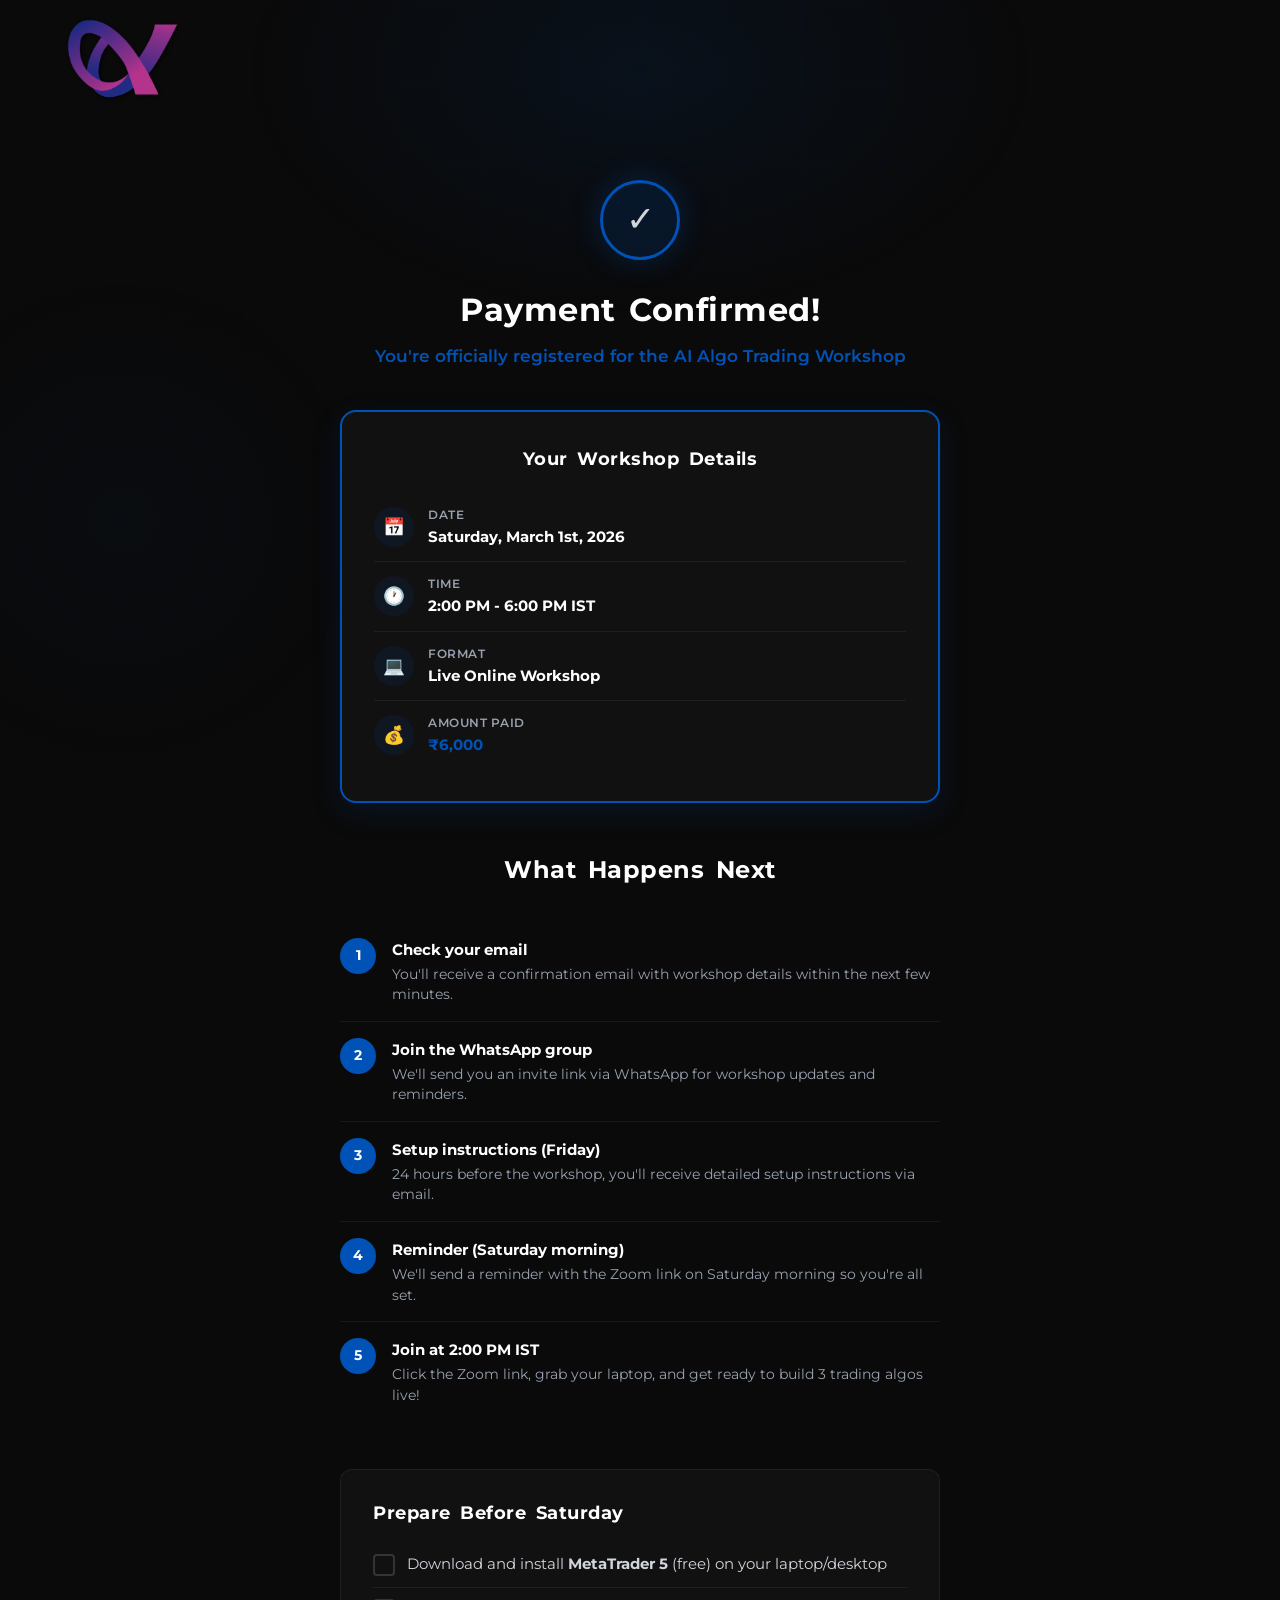
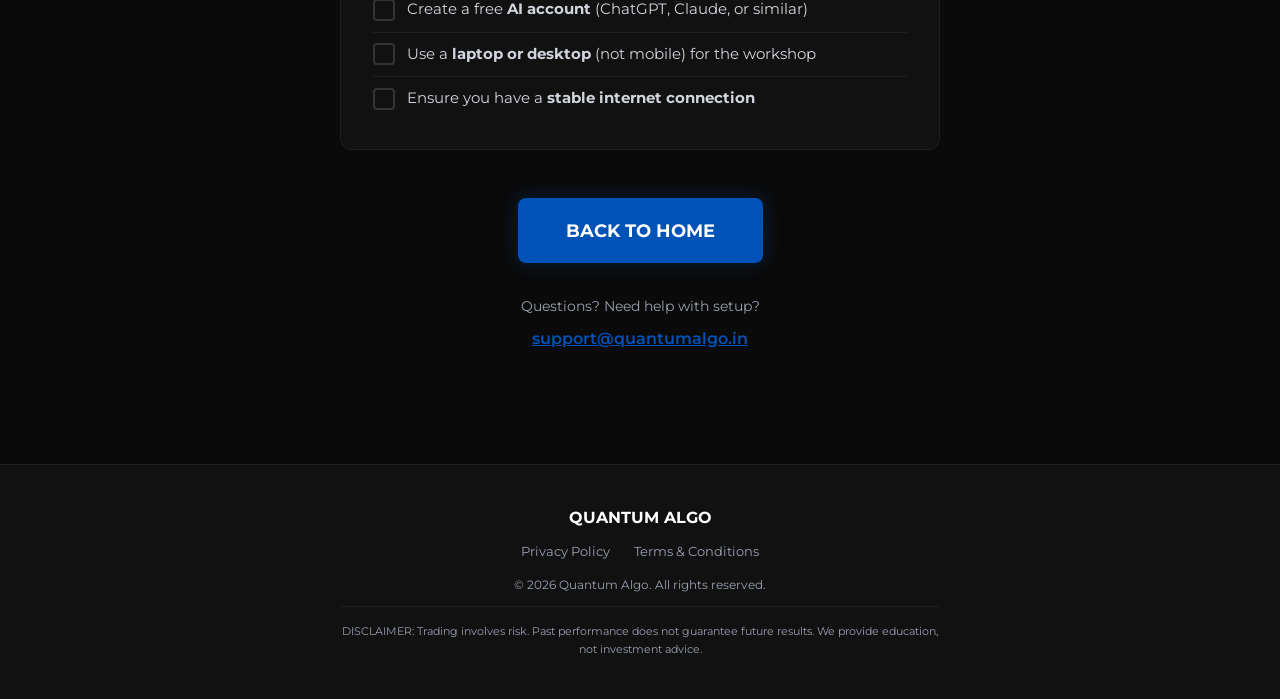
==== commit f229b4f3: "Update workshop price from ₹4,000 to ₹6,000 Co-Authored-By: Claude Opus 4.6 <noreply@anthropic.com>" ====
--- a/thankyou.html
+++ b/thankyou.html
@@ -260,7 +260,7 @@
             <div class="ty-detail-icon">&#128176;</div>
             <div>
               <div class="ty-detail-label">Amount Paid</div>
-              <div class="ty-detail-value" style="color:var(--primary);">&#8377;4,000</div>
+              <div class="ty-detail-value" style="color:var(--primary);">&#8377;6,000</div>
             </div>
           </div>
         </div>
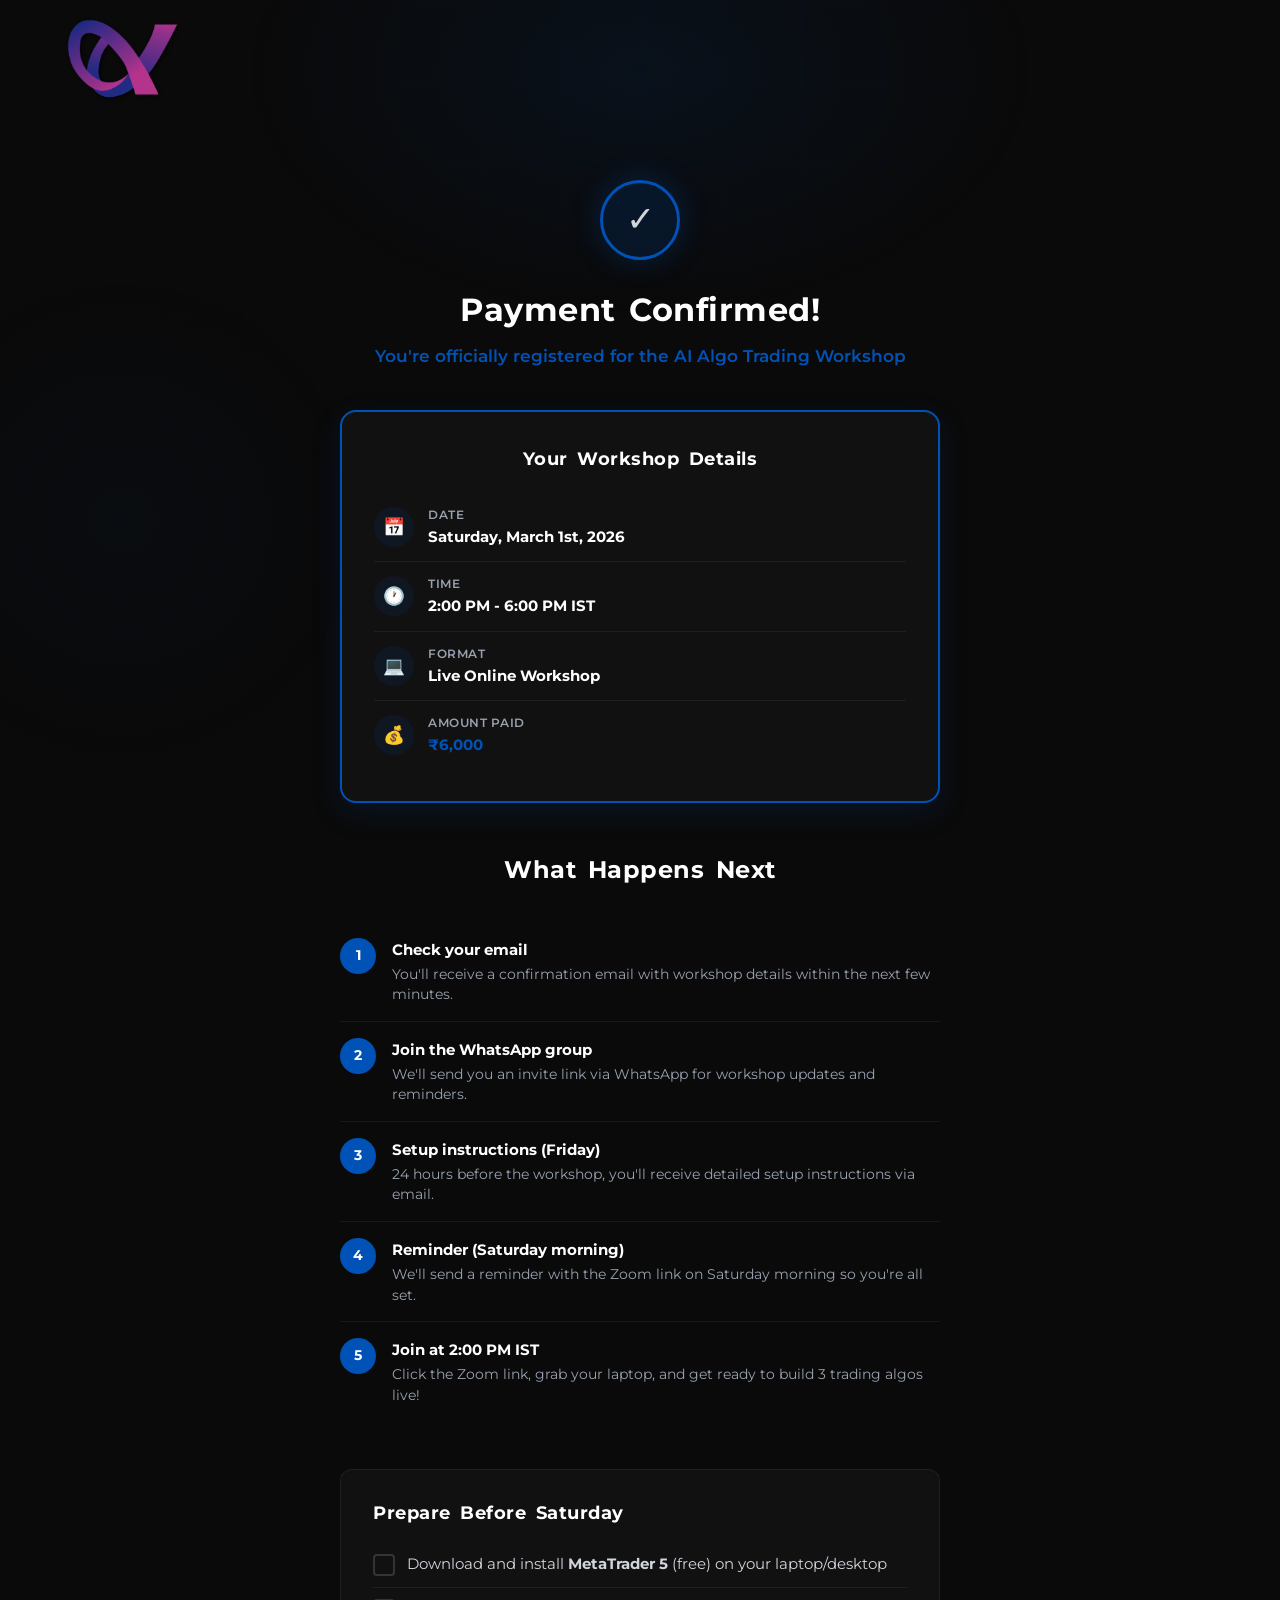
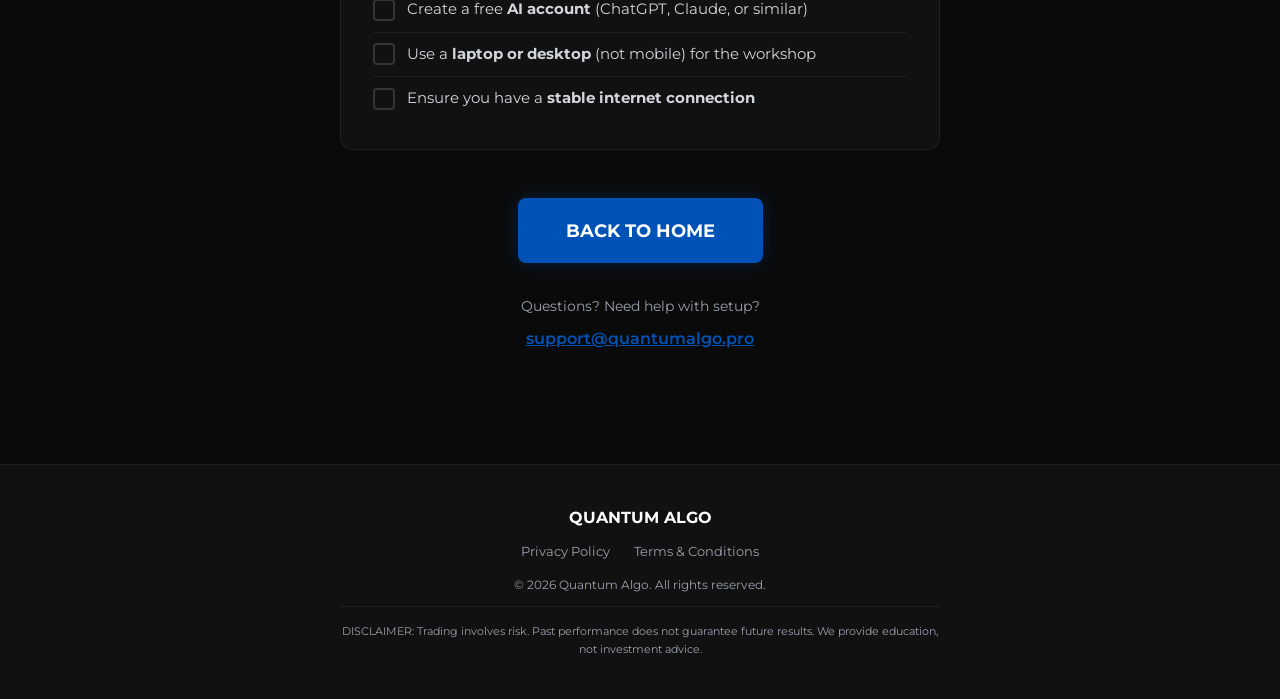
==== commit 86194991: "Update contact email to support@quantumalgo.pro Co-Authored-By: Claude Opus 4.6 <noreply@anthropic.c" ====
--- a/thankyou.html
+++ b/thankyou.html
@@ -334,7 +334,7 @@
         <!-- Contact Support -->
         <div class="ty-support">
           <p>Questions? Need help with setup?</p>
-          <a href="mailto:support@quantumalgo.in">support@quantumalgo.in</a>
+          <a href="mailto:support@quantumalgo.pro">support@quantumalgo.pro</a>
         </div>
 
       </div>
--- a/workshop.css
+++ b/workshop.css
@@ -332,11 +332,12 @@
   border-radius: var(--radius-lg); padding: 24px;
   transition: all 0.3s;
 }
+.test-card { display: flex; flex-direction: column; }
 .test-card:hover { border-color: rgba(0,82,183,0.25); box-shadow: 0 0 30px rgba(0,82,183,0.08); }
 .test-stars { color: #FBBF24; margin-bottom: 8px; }
 .test-headline { font-weight: 700; font-size: 0.95rem; margin-bottom: 8px; color: #fff; }
-.test-card blockquote { font-size: 0.88rem; color: var(--text-muted); font-style: italic; line-height: 1.6; margin-bottom: 12px; }
-.test-author { display: flex; align-items: center; gap: 10px; }
+.test-card blockquote { font-size: 0.88rem; color: var(--text-muted); font-style: italic; line-height: 1.6; margin-bottom: 12px; flex-grow: 1; }
+.test-author { display: flex; align-items: center; gap: 10px; margin-top: auto; }
 .test-avatar {
   width: 36px; height: 36px; border-radius: 50%;
   background: rgba(0,82,183,0.15); color: var(--primary);
